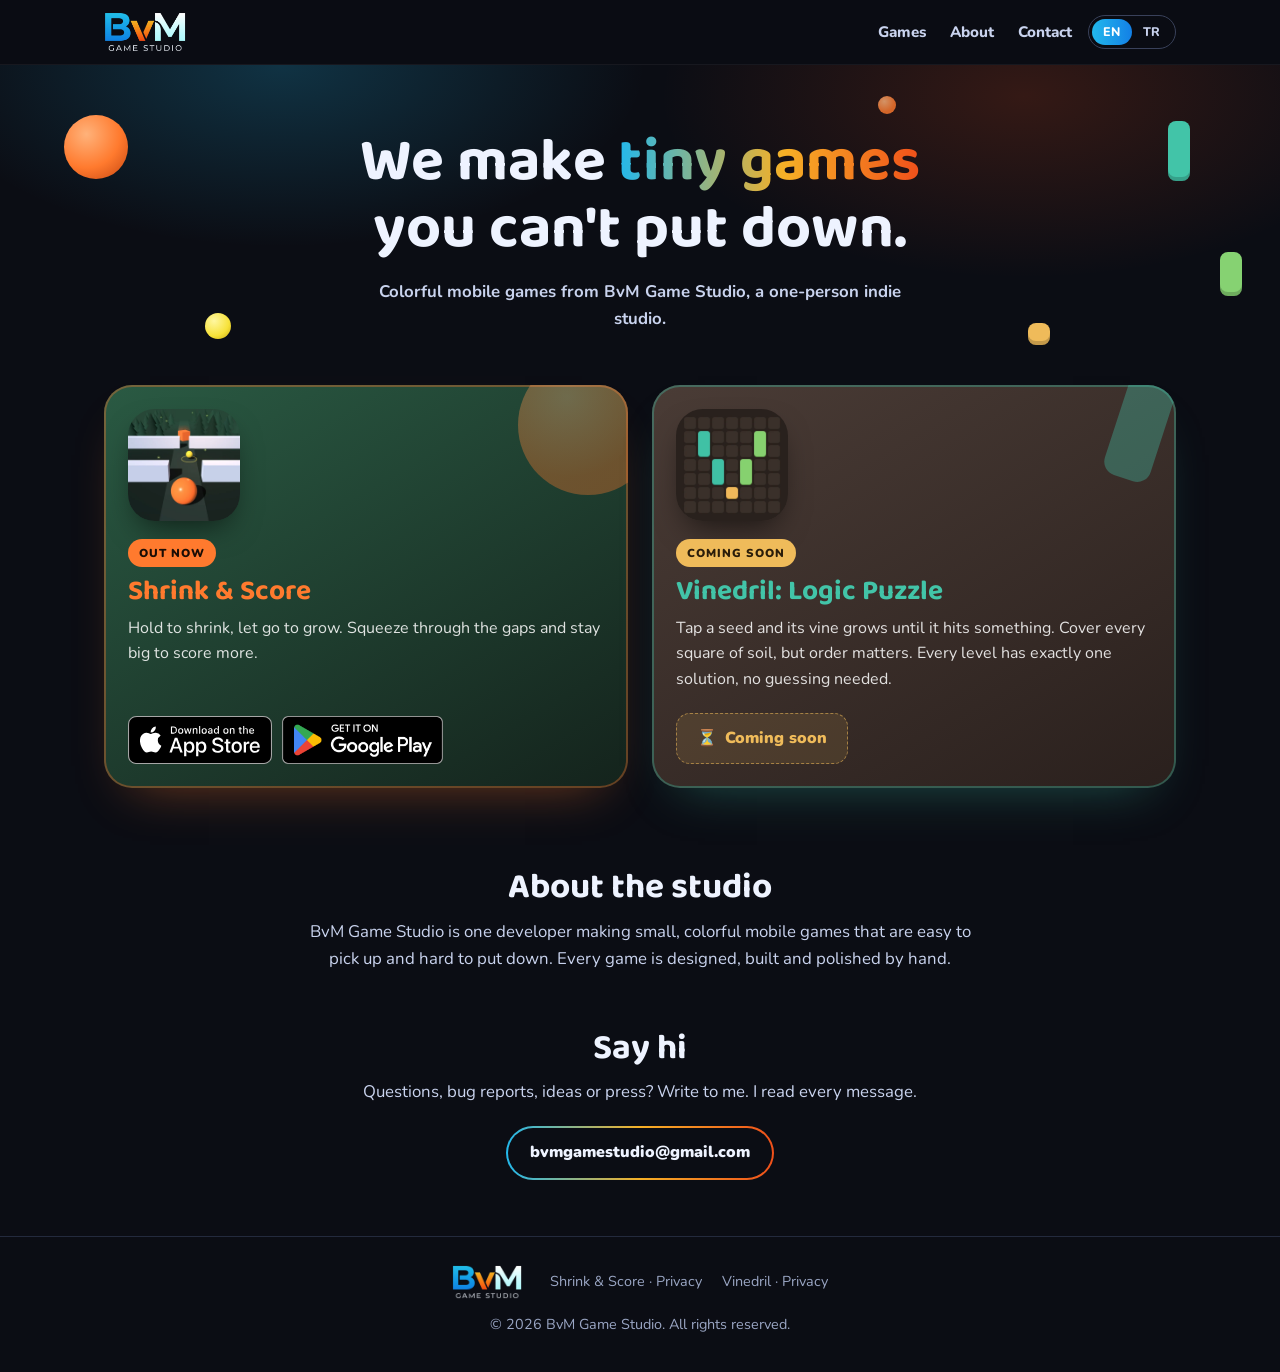
==== index.html @ b105b24e "feat: store badges and self-hosted fonts (Baloo 2 + Nunito) Fredoka lacks Ğ ğ Ş ş İ, so headings use" ====
<!doctype html>
<html lang="en">
<head>
<meta charset="utf-8">
<meta name="viewport" content="width=device-width, initial-scale=1">
<title>BvM Game Studio · Indie mobile games</title>
<meta name="description" data-i18n-content="meta.description" content="BvM Game Studio makes colorful indie mobile games. Play Shrink &amp; Score and pre-register for Vinedril: Logic Puzzle.">
<meta name="theme-color" content="#0b0d14">
<meta property="og:type" content="website">
<meta property="og:site_name" content="BvM Game Studio">
<meta property="og:title" content="BvM Game Studio">
<meta property="og:description" content="Colorful indie mobile games: Shrink &amp; Score is out now, Vinedril: Logic Puzzle is coming soon.">
<meta property="og:url" content="https://bvmgamestudio.github.io/">
<meta property="og:image" content="https://bvmgamestudio.github.io/assets/img/og-image.png">
<meta name="twitter:card" content="summary_large_image">
<link rel="icon" type="image/png" sizes="32x32" href="assets/img/favicon-32.png">
<link rel="apple-touch-icon" href="assets/img/apple-touch-icon.png">
<link rel="preload" href="assets/fonts/baloo2-latin.woff2" as="font" type="font/woff2" crossorigin>
<link rel="preload" href="assets/fonts/nunito-latin.woff2" as="font" type="font/woff2" crossorigin>
<link rel="stylesheet" href="css/site.css">
</head>
<body>

<header class="nav">
  <div class="nav__inner">
    <a class="nav__logo" href="./"><img src="assets/img/bvm-logo.webp" alt="BvM Game Studio" width="640" height="312"></a>
    <nav class="nav__links" aria-label="Main">
      <a href="#games" data-i18n="nav.games">Games</a>
      <a href="#about" data-i18n="nav.about">About</a>
      <a href="#contact" data-i18n="nav.contact">Contact</a>
    </nav>
    <div class="lang" role="group" aria-label="Language / Dil">
      <button type="button" data-set-lang="en" aria-pressed="true">EN</button>
      <button type="button" data-set-lang="tr" aria-pressed="false">TR</button>
    </div>
  </div>
</header>

<main>
  <section class="hero">
    <div class="shapes" aria-hidden="true">
      <span class="shape ball ball--orange"></span>
      <span class="shape ball ball--yellow"></span>
      <span class="shape ball ball--orange-sm"></span>
      <span class="shape block block--teal"></span>
      <span class="shape block block--amber"></span>
      <span class="shape block block--green"></span>
    </div>
    <h1 class="hero__title">
      <span data-i18n="hero.title_before">We make</span>
      <span class="grad" data-i18n="hero.title_highlight">tiny games</span>
      <span class="hero__after" data-i18n="hero.title_after">you can't put down.</span>
    </h1>
    <p class="hero__sub" data-i18n="hero.subtitle">Colorful mobile games from BvM Game Studio, a one-person indie studio.</p>
  </section>

  <section id="games" class="games" aria-labelledby="games-title">
    <h2 id="games-title" class="visually-hidden" data-i18n="nav.games">Games</h2>
    <div class="games__grid" data-games>
      <noscript>
        <ul class="noscript-list">
          <li><strong>Shrink &amp; Score</strong>:
            <a href="https://apps.apple.com/app/id6826530983">App Store</a> ·
            <a href="https://play.google.com/store/apps/details?id=com.shrinkandscore.game">Google Play</a></li>
          <li><strong>Vinedril: Logic Puzzle</strong>: coming soon / çok yakında</li>
        </ul>
      </noscript>
    </div>
  </section>

  <section id="about" class="info">
    <h2 data-i18n="about.title">About the studio</h2>
    <p data-i18n="about.body">BvM Game Studio is one developer making small, colorful mobile games that are easy to pick up and hard to put down. Every game is designed, built and polished by hand.</p>
  </section>

  <section id="contact" class="info info--contact">
    <h2 data-i18n="contact.title">Say hi</h2>
    <p data-i18n="contact.body">Questions, bug reports, ideas or press? Write to me. I read every message.</p>
    <a class="email" data-contact-email href="mailto:bvmgamestudio@gmail.com">bvmgamestudio@gmail.com</a>
  </section>
</main>

<footer class="footer">
  <div class="footer__inner">
    <img class="footer__logo" src="assets/img/bvm-logo.webp" alt="BvM Game Studio" width="640" height="312" loading="lazy">
    <ul class="footer__links">
      <li><a href="privacy/shrink-and-score.html">Shrink &amp; Score · <span data-i18n="footer.privacy">Privacy</span></a></li>
      <li><a href="privacy/vinedril.html">Vinedril · <span data-i18n="footer.privacy">Privacy</span></a></li>
    </ul>
    <p class="footer__copy">© <span data-year>2026</span> BvM Game Studio. <span data-i18n="footer.rights">All rights reserved.</span></p>
  </div>
</footer>

<script src="js/content.js" defer></script>
<script src="js/i18n.js" defer></script>
<script src="js/games.js" defer></script>
<script src="js/main.js" defer></script>
</body>
</html>
---- css/site.css ----
/* ===== Fonts (self-hosted, latin + latin-ext for Turkish) ===== */
@font-face {
  font-family: "Baloo 2"; font-style: normal; font-weight: 400 800; font-display: swap;
  src: url("../assets/fonts/baloo2-latin-ext.woff2") format("woff2");
  unicode-range: U+0100-02BA, U+02BD-02C5, U+02C7-02CC, U+02CE-02D7, U+02DD-02FF, U+0304, U+0308, U+0329, U+1D00-1DBF, U+1E00-1E9F, U+1EF2-1EFF, U+2020, U+20A0-20AB, U+20AD-20C0, U+2113, U+2C60-2C7F, U+A720-A7FF;
}
@font-face {
  font-family: "Baloo 2"; font-style: normal; font-weight: 400 800; font-display: swap;
  src: url("../assets/fonts/baloo2-latin.woff2") format("woff2");
  unicode-range: U+0000-00FF, U+0131, U+0152-0153, U+02BB-02BC, U+02C6, U+02DA, U+02DC, U+0304, U+0308, U+0329, U+2000-206F, U+20AC, U+2122, U+2191, U+2193, U+2212, U+2215, U+FEFF, U+FFFD;
}
@font-face {
  font-family: "Nunito"; font-style: normal; font-weight: 200 1000; font-display: swap;
  src: url("../assets/fonts/nunito-latin-ext.woff2") format("woff2");
  unicode-range: U+0100-02BA, U+02BD-02C5, U+02C7-02CC, U+02CE-02D7, U+02DD-02FF, U+0304, U+0308, U+0329, U+1D00-1DBF, U+1E00-1E9F, U+1EF2-1EFF, U+2020, U+20A0-20AB, U+20AD-20C0, U+2113, U+2C60-2C7F, U+A720-A7FF;
}
@font-face {
  font-family: "Nunito"; font-style: normal; font-weight: 200 1000; font-display: swap;
  src: url("../assets/fonts/nunito-latin.woff2") format("woff2");
  unicode-range: U+0000-00FF, U+0131, U+0152-0153, U+02BB-02BC, U+02C6, U+02DA, U+02DC, U+0304, U+0308, U+0329, U+2000-206F, U+20AC, U+2122, U+2191, U+2193, U+2212, U+2215, U+FEFF, U+FFFD;
}

/* ===== Tokens ===== */
:root {
  --bg: #0b0d14;
  --bg-raised: #131726;
  --ink: #eef3ff;
  --ink-soft: #c9d3ee;
  --muted: #9aa6c4;
  --line: #232a3d;
  --blue-1: #22b8ec; --blue-2: #1380e6;
  --orange-1: #f6b026; --orange-2: #f0501a;
  --ice: #c8f8fc;
  --sns-1: #2a5a43; --sns-2: #14231c; --sns-orange: #ff7a2e; --sns-yellow: #f7e23a;
  --vin-1: #4a3c36; --vin-2: #2a201d; --vin-teal: #42c4a8; --vin-green: #86d272; --vin-amber: #efbb5a;
  --font-head: "Baloo 2", "Trebuchet MS", system-ui, sans-serif;
  --font-body: "Nunito", system-ui, -apple-system, "Segoe UI", sans-serif;
  --radius-card: 28px;
  --wrap: 1120px;
  color-scheme: dark;
}

/* ===== Base ===== */
*, *::before, *::after { box-sizing: border-box; }
html { scroll-behavior: smooth; -webkit-text-size-adjust: 100%; }
body {
  margin: 0; background: var(--bg); color: var(--ink);
  font: 400 1rem/1.6 var(--font-body);
  overflow-x: hidden;
}
img { max-width: 100%; height: auto; display: block; }
a { color: inherit; }
h1, h2, h3 { font-family: var(--font-head); font-weight: 700; line-height: 1.1; margin: 0; }
p { margin: 0; }
[hidden] { display: none !important; }
:focus-visible { outline: 3px solid var(--blue-1); outline-offset: 3px; border-radius: 8px; }
.visually-hidden {
  position: absolute; width: 1px; height: 1px; overflow: hidden;
  clip: rect(0 0 0 0); clip-path: inset(50%); white-space: nowrap;
}

/* ===== Nav ===== */
.nav {
  position: sticky; top: 0; z-index: 10;
  background: rgba(11, 13, 20, .78);
  -webkit-backdrop-filter: blur(12px); backdrop-filter: blur(12px);
  border-bottom: 1px solid rgba(255, 255, 255, .05);
}
.nav__inner {
  max-width: var(--wrap); margin: 0 auto; padding: 10px 16px;
  display: flex; align-items: center; gap: 16px;
}
.nav__logo img { height: 40px; width: auto; }
.nav__links { display: none; margin-left: auto; gap: 24px; }
.nav__links a {
  text-decoration: none; font-weight: 800; font-size: .95rem; color: var(--ink-soft);
  transition: color .2s;
}
.nav__links a:hover { color: var(--ice); }
.lang {
  margin-left: auto; display: inline-flex; padding: 3px;
  border: 1.5px solid #39415a; border-radius: 999px;
}
.nav__links + .lang { margin-left: 0; }
.lang button {
  font: 800 .78rem/1 var(--font-body); letter-spacing: .04em;
  color: var(--ink-soft); background: none; border: 0; cursor: pointer;
  padding: 7px 11px; border-radius: 999px; min-width: 40px;
}
.lang button[aria-pressed="true"] {
  color: #fff; background: linear-gradient(90deg, var(--blue-1), var(--blue-2));
}
@media (min-width: 640px) {
  .nav__inner { padding: 12px 24px; }
  .nav__links { display: flex; }
}

/* ===== Hero ===== */
.hero {
  position: relative; overflow: hidden; text-align: center;
  padding: 64px 16px 44px;
  background:
    radial-gradient(520px 260px at 22% 0%, rgba(34, 184, 236, .22), transparent 70%),
    radial-gradient(520px 260px at 80% 10%, rgba(240, 80, 26, .18), transparent 70%);
}
.hero__title {
  position: relative; z-index: 1;
  font-size: clamp(2.1rem, 7vw, 3.8rem); max-width: 14em; margin: 0 auto;
  letter-spacing: .005em;
}
.hero__title span { display: inline; }
.hero__after { display: block !important; }
.grad {
  background: linear-gradient(90deg, var(--blue-1), var(--orange-1) 55%, var(--orange-2));
  -webkit-background-clip: text; background-clip: text; color: transparent;
}
.hero__sub {
  position: relative; z-index: 1;
  margin: 16px auto 0; max-width: 34em; color: var(--ink-soft); font-weight: 700; font-size: 1.05rem;
}

/* floating shapes, nodding at the two games */
.shapes { position: absolute; inset: 0; pointer-events: none; }
.shape { position: absolute; --r: 0deg; animation: float 7s ease-in-out infinite; }
.ball { border-radius: 50%; }
.ball--orange { width: 64px; height: 64px; left: 5%; top: 16%;
  background: radial-gradient(circle at 35% 30%, #ffb27a, var(--sns-orange) 55%, #c4440f); }
.ball--yellow { width: 26px; height: 26px; left: 16%; bottom: 12%; animation-duration: 8.5s;
  background: radial-gradient(circle at 35% 30%, #fff7a0, var(--sns-yellow) 60%, #c7a90c); }
.ball--orange-sm { width: 18px; height: 18px; right: 30%; top: 10%; animation-duration: 9s; opacity: .8;
  background: radial-gradient(circle at 35% 30%, #ffb27a, var(--sns-orange) 60%); }
.block { border-radius: 8px; box-shadow: inset 0 -4px 0 rgba(0, 0, 0, .18); }
.block--teal { width: 22px; height: 60px; right: 7%; top: 18%; --r: 14deg; background: var(--vin-teal); animation-duration: 7.5s; }
.block--amber { width: 22px; height: 22px; right: 18%; bottom: 10%; --r: -12deg; background: var(--vin-amber); animation-duration: 6.5s; }
.block--green { width: 22px; height: 44px; right: 3%; bottom: 26%; --r: -20deg; background: var(--vin-green); animation-duration: 8s; }
@keyframes float {
  0%, 100% { transform: translateY(0) rotate(var(--r)); }
  50% { transform: translateY(-12px) rotate(calc(var(--r) + 6deg)); }
}
@media (max-width: 639px) {
  .shape { opacity: .55; }
  .ball--orange { width: 40px; height: 40px; left: -8px; top: 12px; }
  .block--teal { right: 6px; top: 14px; height: 44px; }
  .ball--orange-sm, .block--green { display: none; }
}

/* ===== Games ===== */
.games { max-width: var(--wrap); margin: 0 auto; padding: 8px 16px 24px; }
.games__grid { display: grid; gap: 20px; }
@media (min-width: 760px) {
  .games { padding: 8px 24px 32px; }
  .games__grid { grid-template-columns: 1fr 1fr; gap: 24px; }
}
.card {
  position: relative; overflow: hidden; isolation: isolate;
  display: flex; flex-direction: column; align-items: flex-start;
  padding: 24px; border-radius: var(--radius-card);
  transition: transform .25s ease, box-shadow .25s ease;
}
.card:hover { transform: translateY(-4px); }
.card::before { content: ""; position: absolute; z-index: -1; opacity: .35; }
.card--sns {
  background: linear-gradient(150deg, var(--sns-1), var(--sns-2));
  box-shadow: inset 0 0 0 2px rgba(255, 122, 46, .35), 0 24px 50px -28px rgba(255, 122, 46, .45);
}
.card--sns::before {
  width: 140px; height: 140px; right: -30px; top: -30px; border-radius: 50%;
  background: radial-gradient(circle at 35% 30%, #ffb27a, var(--sns-orange) 60%);
}
.card--sns .card__title { color: var(--sns-orange); }
.card--vin {
  background: linear-gradient(150deg, var(--vin-1), var(--vin-2));
  box-shadow: inset 0 0 0 2px rgba(66, 196, 168, .35), 0 24px 50px -28px rgba(66, 196, 168, .4);
}
.card--vin::before {
  width: 48px; height: 120px; right: 10px; top: -24px; border-radius: 14px;
  background: var(--vin-teal); transform: rotate(18deg);
}
.card--vin .card__title { color: var(--vin-teal); }

.icon {
  width: 112px; height: 112px; border-radius: 24%;
  box-shadow: 0 14px 30px -10px rgba(0, 0, 0, .6); margin-bottom: 18px;
}
.badge {
  display: inline-block; padding: 5px 11px; border-radius: 999px;
  font-size: .72rem; font-weight: 900; letter-spacing: .09em; text-transform: uppercase;
}
.badge--live { background: var(--sns-orange); color: #1a0d05; }
.badge--soon { background: var(--vin-amber); color: #2a1d0a; }
.card__title { font-size: 1.75rem; margin: 10px 0 8px; }
.card__desc { color: rgba(255, 255, 255, .86); margin-bottom: 20px; flex: 1; }

.stores { display: flex; flex-wrap: wrap; gap: 10px; }
.store { display: inline-block; border-radius: 10px; transition: transform .2s; }
.store:hover { transform: scale(1.04); }
.store img { height: 48px; width: auto; }

.countdown { display: flex; gap: 8px; margin-bottom: 16px; }
.countdown__cell {
  background: rgba(0, 0, 0, .3); border-radius: 12px; padding: 8px 12px; min-width: 62px; text-align: center;
}
.countdown__num { display: block; font: 700 1.5rem/1.1 var(--font-head); color: var(--vin-amber); }
.countdown__label { display: block; font-size: .66rem; font-weight: 800; letter-spacing: .08em; text-transform: uppercase; color: #d9ccc5; }

.btn-pre {
  display: inline-flex; align-items: center; gap: 8px;
  padding: 12px 20px; border-radius: 14px; text-decoration: none;
  font-weight: 900; color: #1d1614;
  background: linear-gradient(90deg, var(--vin-teal), var(--vin-green));
  transition: transform .2s, filter .2s;
}
a.btn-pre:hover { transform: translateY(-2px); filter: brightness(1.06); }
.btn-pre::before { content: "🔔"; }
.btn-pre.is-disabled {
  color: var(--vin-amber); background: rgba(239, 187, 90, .12);
  border: 1.5px dashed rgba(239, 187, 90, .55); cursor: default;
}
.btn-pre.is-disabled::before { content: "⏳"; }

.noscript-list { margin: 0; padding: 20px 24px; background: var(--bg-raised); border-radius: var(--radius-card); }

/* ===== About & contact ===== */
.info { max-width: 720px; margin: 0 auto; padding: 48px 16px 8px; text-align: center; }
.info h2 { font-size: clamp(1.6rem, 4.5vw, 2.2rem); margin-bottom: 12px; }
.info p { color: var(--ink-soft); font-size: 1.05rem; }
.info--contact { padding-bottom: 56px; }
.email {
  display: inline-block; margin-top: 20px; padding: 12px 22px; border-radius: 999px;
  font-weight: 900; text-decoration: none; color: var(--ink); word-break: break-all;
  background:
    linear-gradient(var(--bg), var(--bg)) padding-box,
    linear-gradient(90deg, var(--blue-1), var(--orange-1), var(--orange-2)) border-box;
  border: 2px solid transparent;
  transition: transform .2s;
}
.email:hover { transform: translateY(-2px); }

/* ===== Footer ===== */
.footer { border-top: 1px solid var(--line); color: var(--muted); font-size: .9rem; }
.footer__inner {
  max-width: var(--wrap); margin: 0 auto; padding: 28px 16px 36px;
  display: flex; flex-wrap: wrap; align-items: center; justify-content: center; gap: 14px 28px; text-align: center;
}
.footer__logo { height: 34px; width: auto; }
.footer__links { list-style: none; margin: 0; padding: 0; display: flex; flex-wrap: wrap; justify-content: center; gap: 8px 20px; }
.footer__links a { text-decoration: none; }
.footer__links a:hover { color: var(--ice); text-decoration: underline; }
.footer__copy { flex-basis: 100%; }

/* ===== Privacy pages ===== */
.legal { --accent: var(--sns-orange); max-width: 760px; margin: 0 auto; padding: 28px 16px 56px; }
.legal--vin { --accent: var(--vin-teal); }
.legal__back {
  display: inline-block; margin-bottom: 24px; font-weight: 800; text-decoration: none; color: var(--ink-soft);
}
.legal__back::before { content: "← "; }
.legal__back:hover { color: var(--accent); }
.legal article {
  background: var(--bg-raised); border: 1px solid var(--line); border-radius: var(--radius-card);
  padding: 28px 20px; color: var(--ink-soft); line-height: 1.7; overflow-wrap: anywhere;
}
.legal article + article { margin-top: 24px; }
.legal h1 { font-size: clamp(1.6rem, 5vw, 2.2rem); color: var(--ink); margin-bottom: 10px; }
.legal h2 { font-size: 1.3rem; color: var(--accent); margin: 32px 0 10px; scroll-margin-top: 80px; }
.legal h3 { font-size: 1.08rem; color: var(--ink); margin: 22px 0 8px; }
.legal p, .legal ul, .legal ol { margin: 0 0 12px; }
.legal ul, .legal ol { padding-left: 1.3em; }
.legal li { margin-bottom: 6px; }
.legal a { color: var(--accent); }
.legal strong { color: var(--ink); }
.legal .meta { color: var(--muted); font-size: .92rem; margin-bottom: 4px; }
.legal table { width: 100%; border-collapse: collapse; margin: 0 0 14px; font-size: .92rem; }
.legal th, .legal td { border: 1px solid var(--line); padding: 8px 10px; text-align: left; vertical-align: top; }
@media (min-width: 640px) { .legal article { padding: 36px 40px; } }

/* ===== Motion preferences ===== */
@media (prefers-reduced-motion: reduce) {
  html { scroll-behavior: auto; }
  *, *::before, *::after { animation: none !important; transition: none !important; }
}
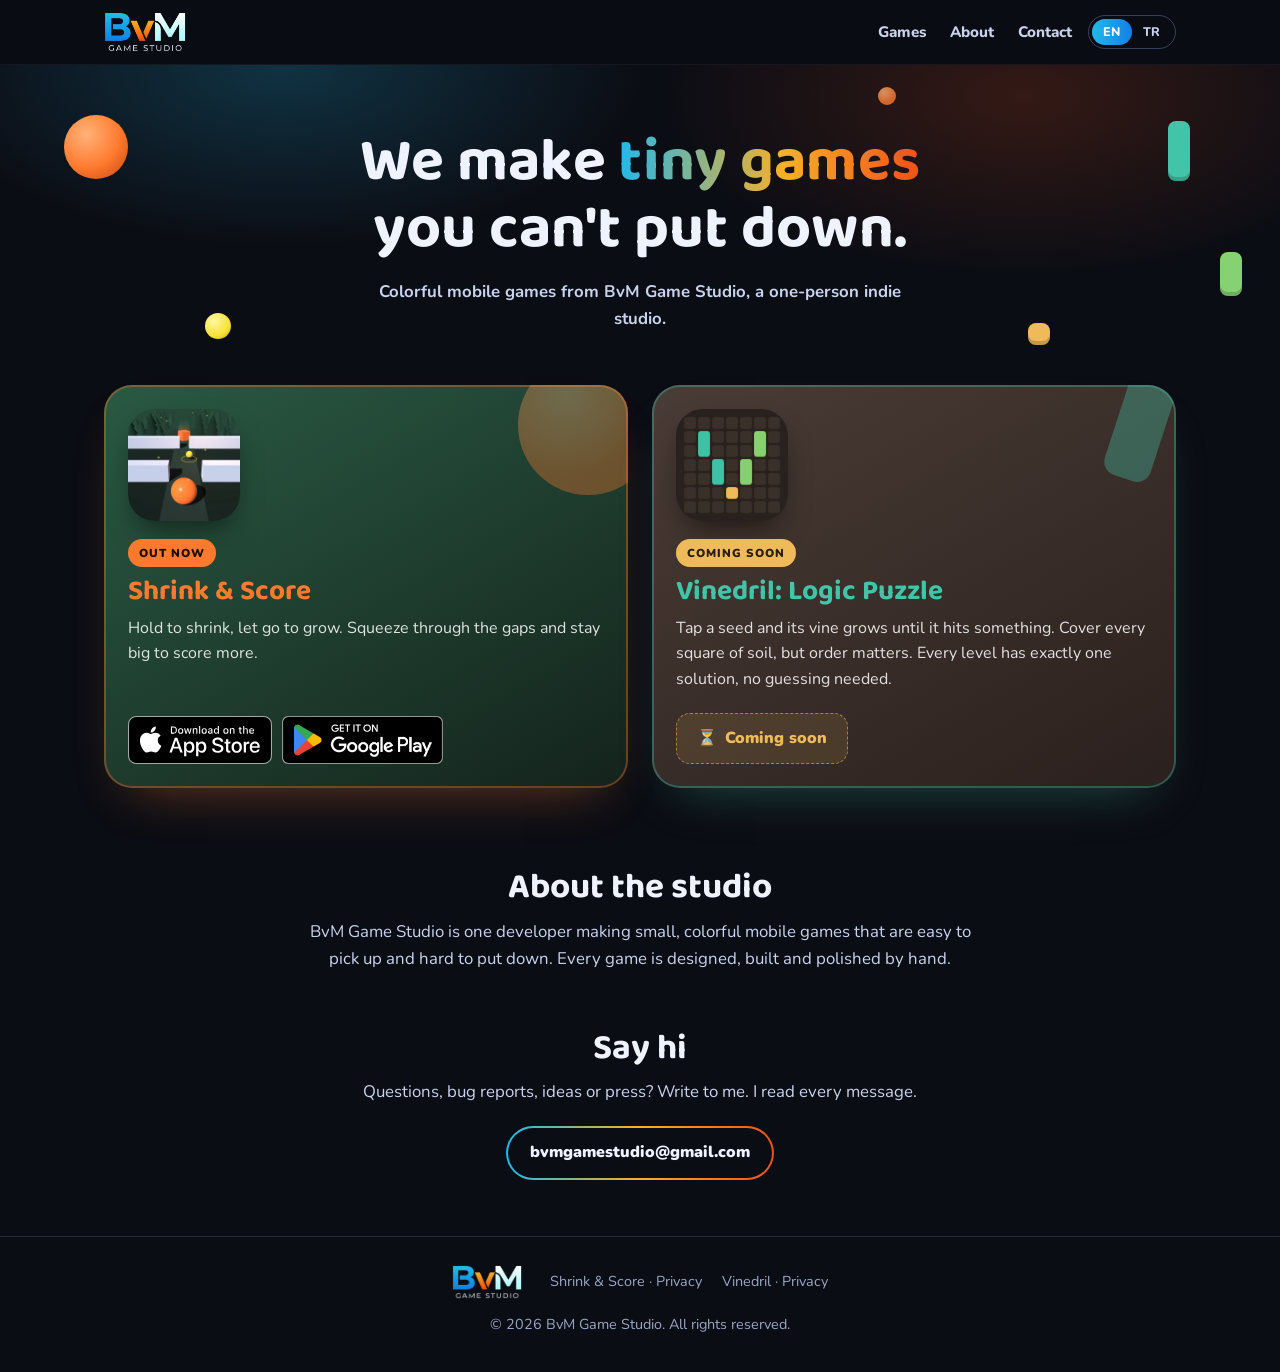
==== commit 6f92ccee: "fix: survive malformed URLs and broken content; data-driven footer privacy links - pickLang / langFo" ====
--- a/index.html
+++ b/index.html
@@ -83,7 +83,7 @@
 <footer class="footer">
   <div class="footer__inner">
     <img class="footer__logo" src="assets/img/bvm-logo.webp" alt="BvM Game Studio" width="640" height="312" loading="lazy">
-    <ul class="footer__links">
+    <ul class="footer__links" data-privacy-links data-base="">
       <li><a href="privacy/shrink-and-score.html">Shrink &amp; Score · <span data-i18n="footer.privacy">Privacy</span></a></li>
       <li><a href="privacy/vinedril.html">Vinedril · <span data-i18n="footer.privacy">Privacy</span></a></li>
     </ul>
--- a/css/site.css
+++ b/css/site.css
@@ -127,7 +127,7 @@
   background: radial-gradient(circle at 35% 30%, #ffb27a, var(--sns-orange) 55%, #c4440f); }
 .ball--yellow { width: 26px; height: 26px; left: 16%; bottom: 12%; animation-duration: 8.5s;
   background: radial-gradient(circle at 35% 30%, #fff7a0, var(--sns-yellow) 60%, #c7a90c); }
-.ball--orange-sm { width: 18px; height: 18px; right: 30%; top: 10%; animation-duration: 9s; opacity: .8;
+.ball--orange-sm { width: 18px; height: 18px; right: 30%; top: 22px; animation-duration: 9s; opacity: .8;
   background: radial-gradient(circle at 35% 30%, #ffb27a, var(--sns-orange) 60%); }
 .block { border-radius: 8px; box-shadow: inset 0 -4px 0 rgba(0, 0, 0, .18); }
 .block--teal { width: 22px; height: 60px; right: 7%; top: 18%; --r: 14deg; background: var(--vin-teal); animation-duration: 7.5s; }
@@ -137,10 +137,16 @@
   0%, 100% { transform: translateY(0) rotate(var(--r)); }
   50% { transform: translateY(-12px) rotate(calc(var(--r) + 6deg)); }
 }
+@media (max-width: 1099px) {
+  .ball--orange { width: 46px; height: 46px; left: -12px; top: 14px; }
+  .block--teal { right: -6px; top: 16px; height: 48px; }
+  .block--green { right: -8px; bottom: 34%; }
+  .ball--orange-sm { top: 6px; }
+}
 @media (max-width: 639px) {
   .shape { opacity: .55; }
   .ball--orange { width: 40px; height: 40px; left: -8px; top: 12px; }
-  .block--teal { right: 6px; top: 14px; height: 44px; }
+  .block--teal { right: -6px; top: 8px; height: 36px; }
   .ball--orange-sm, .block--green { display: none; }
 }
 
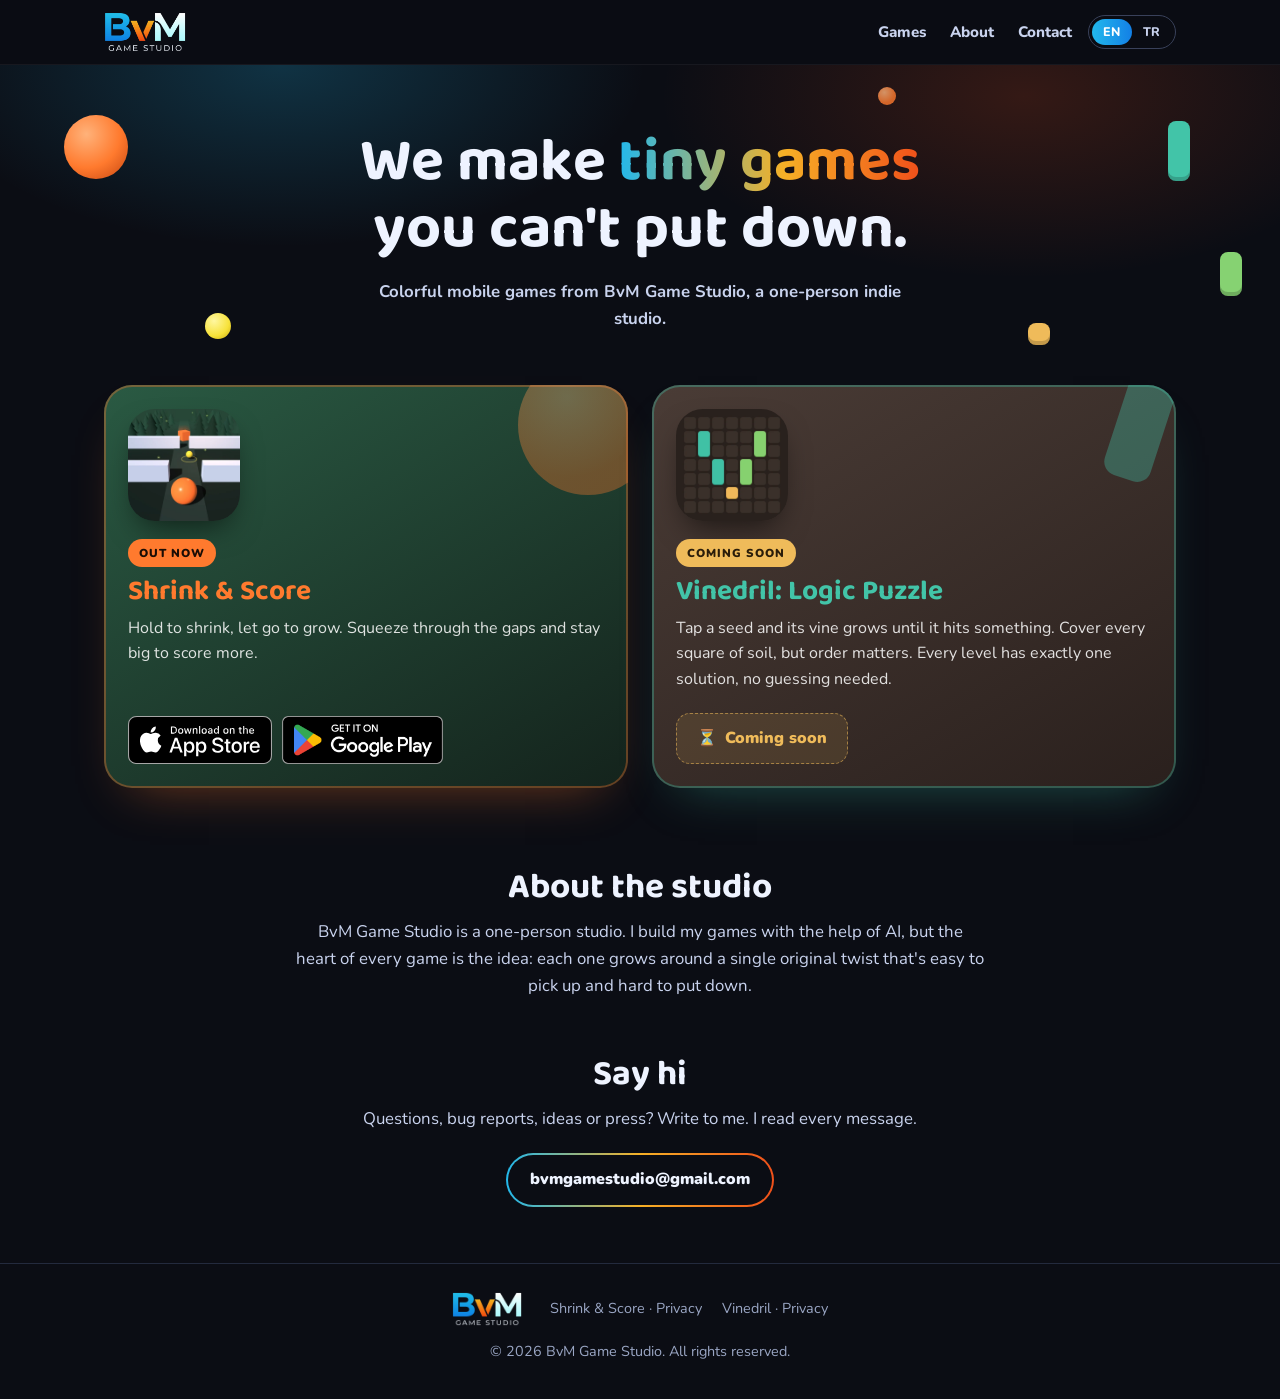
==== commit 42565533: "content: About text reflects AI-assisted, idea-first game making Co-Authored-By: Claude Opus 5.5 <no" ====
--- a/index.html
+++ b/index.html
@@ -70,7 +70,7 @@
 
   <section id="about" class="info">
     <h2 data-i18n="about.title">About the studio</h2>
-    <p data-i18n="about.body">BvM Game Studio is one developer making small, colorful mobile games that are easy to pick up and hard to put down. Every game is designed, built and polished by hand.</p>
+    <p data-i18n="about.body">BvM Game Studio is a one-person studio. I build my games with the help of AI, but the heart of every game is the idea: each one grows around a single original twist that&#39;s easy to pick up and hard to put down.</p>
   </section>
 
   <section id="contact" class="info info--contact">
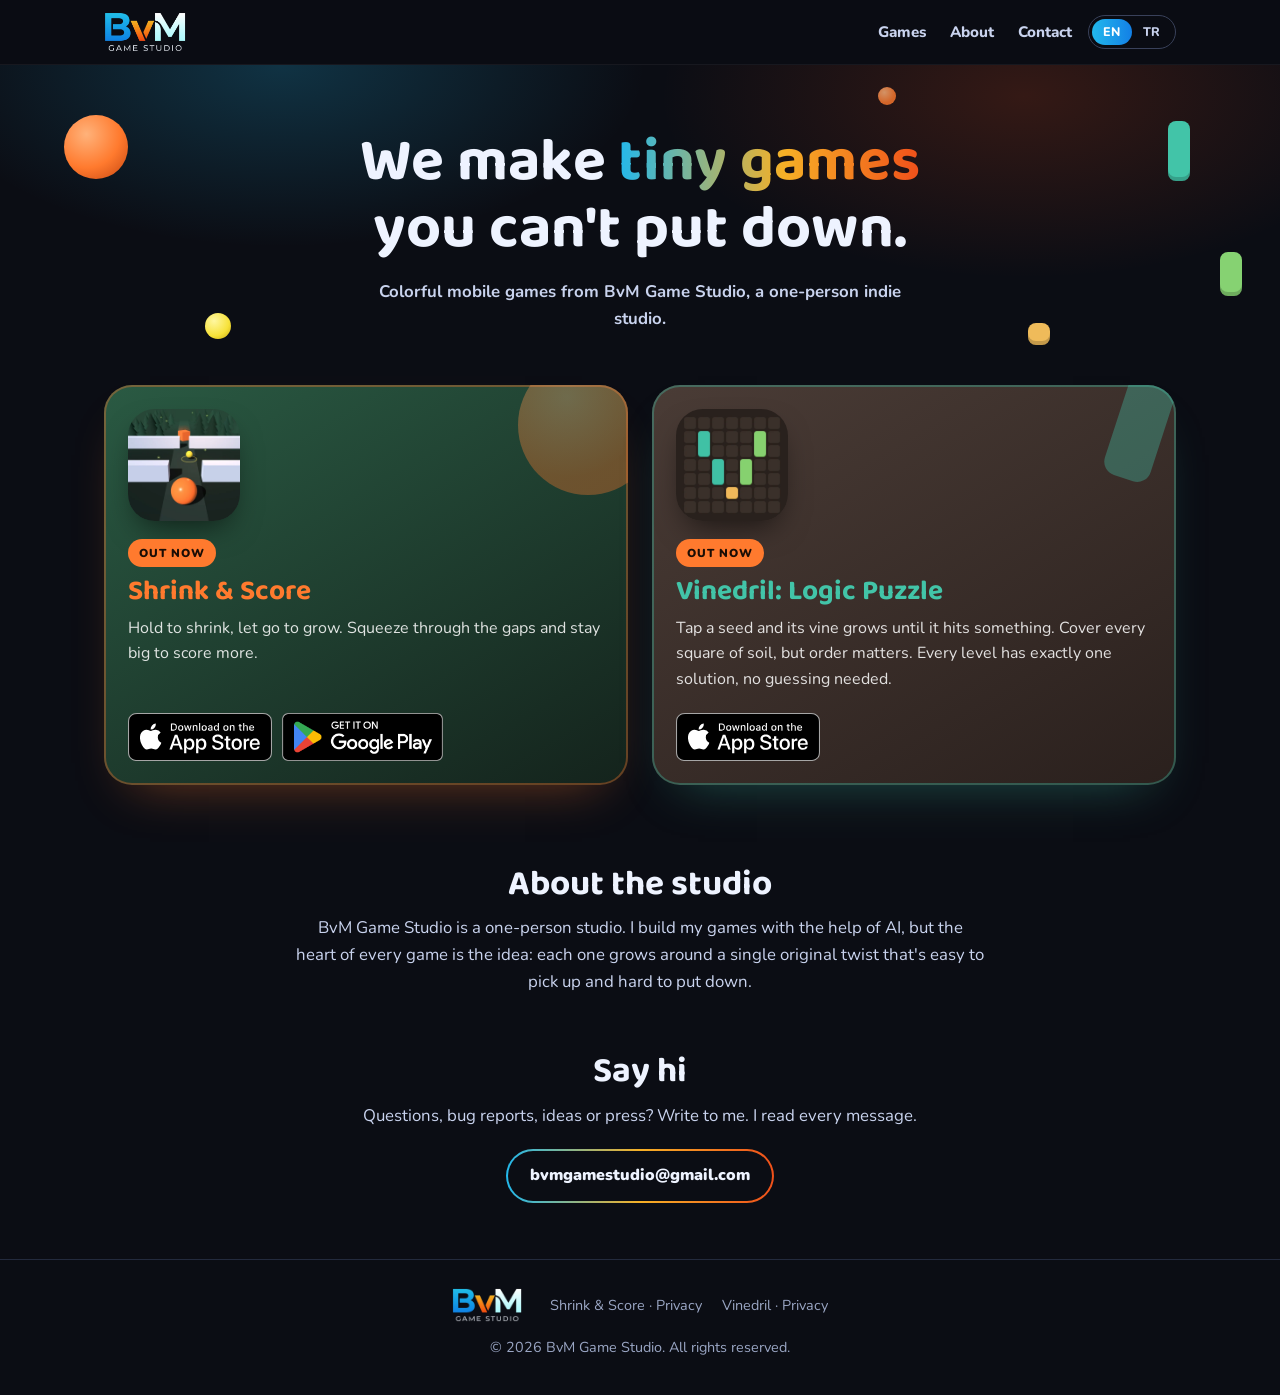
==== commit 74f40a67: "content: Vinedril is out on the App Store Card switches to live with the App Store badge; descriptio" ====
--- a/index.html
+++ b/index.html
@@ -4,12 +4,12 @@
 <meta charset="utf-8">
 <meta name="viewport" content="width=device-width, initial-scale=1">
 <title>BvM Game Studio · Indie mobile games</title>
-<meta name="description" data-i18n-content="meta.description" content="BvM Game Studio makes colorful indie mobile games. Play Shrink &amp; Score and pre-register for Vinedril: Logic Puzzle.">
+<meta name="description" data-i18n-content="meta.description" content="BvM Game Studio makes colorful indie mobile games. Play Shrink &amp; Score and Vinedril: Logic Puzzle.">
 <meta name="theme-color" content="#0b0d14">
 <meta property="og:type" content="website">
 <meta property="og:site_name" content="BvM Game Studio">
 <meta property="og:title" content="BvM Game Studio">
-<meta property="og:description" content="Colorful indie mobile games: Shrink &amp; Score is out now, Vinedril: Logic Puzzle is coming soon.">
+<meta property="og:description" content="Colorful indie mobile games: Shrink &amp; Score and Vinedril: Logic Puzzle, out now.">
 <meta property="og:url" content="https://bvmgamestudio.github.io/">
 <meta property="og:image" content="https://bvmgamestudio.github.io/assets/img/og-image.png">
 <meta name="twitter:card" content="summary_large_image">
@@ -62,7 +62,8 @@
           <li><strong>Shrink &amp; Score</strong>:
             <a href="https://apps.apple.com/app/id6826530983">App Store</a> ·
             <a href="https://play.google.com/store/apps/details?id=com.shrinkandscore.game">Google Play</a></li>
-          <li><strong>Vinedril: Logic Puzzle</strong>: coming soon / çok yakında</li>
+          <li><strong>Vinedril: Logic Puzzle</strong>:
+            <a href="https://apps.apple.com/app/id6834948414">App Store</a></li>
         </ul>
       </noscript>
     </div>
--- a/css/site.css
+++ b/css/site.css
@@ -153,6 +153,11 @@
 /* ===== Games ===== */
 .games { max-width: var(--wrap); margin: 0 auto; padding: 8px 16px 24px; }
 .games__grid { display: grid; gap: 20px; }
+/* On phones (one column) the game marked "featured" in content.js comes first;
+   side by side, content order stays. */
+@media (max-width: 759px) {
+  .card--featured { order: -1; }
+}
 @media (min-width: 760px) {
   .games { padding: 8px 24px 32px; }
   .games__grid { grid-template-columns: 1fr 1fr; gap: 24px; }
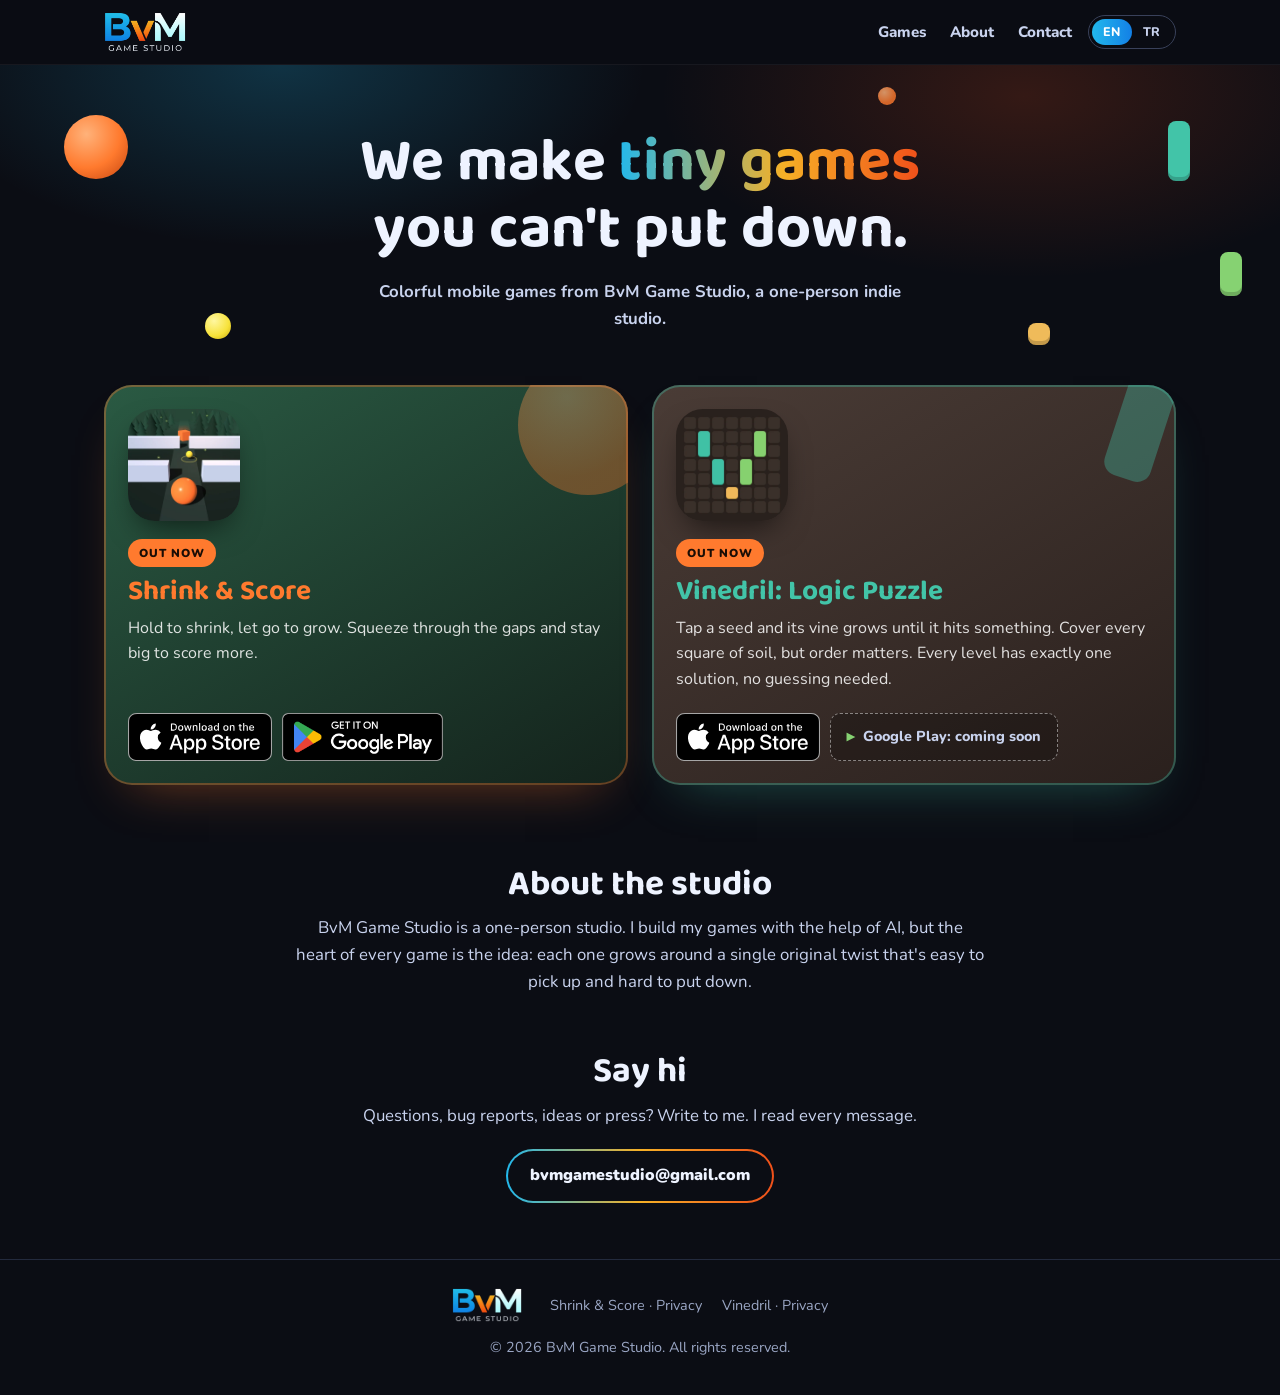
==== commit d8bbad0c: "feat: Google Play coming-soon pill for Vinedril; cache-busting asset stamps - a store link set to "s" ====
--- a/index.html
+++ b/index.html
@@ -17,7 +17,7 @@
 <link rel="apple-touch-icon" href="assets/img/apple-touch-icon.png">
 <link rel="preload" href="assets/fonts/baloo2-latin.woff2" as="font" type="font/woff2" crossorigin>
 <link rel="preload" href="assets/fonts/nunito-latin.woff2" as="font" type="font/woff2" crossorigin>
-<link rel="stylesheet" href="css/site.css">
+<link rel="stylesheet" href="css/site.css?v=95ba9bac10">
 </head>
 <body>
 
@@ -92,9 +92,9 @@
   </div>
 </footer>
 
-<script src="js/content.js" defer></script>
-<script src="js/i18n.js" defer></script>
-<script src="js/games.js" defer></script>
-<script src="js/main.js" defer></script>
+<script src="js/content.js?v=c2e5bec831" defer></script>
+<script src="js/i18n.js?v=2c8029a73b" defer></script>
+<script src="js/games.js?v=d7750b9eea" defer></script>
+<script src="js/main.js?v=ec25161af2" defer></script>
 </body>
 </html>
--- a/css/site.css
+++ b/css/site.css
@@ -206,6 +206,13 @@
 .store { display: inline-block; border-radius: 10px; transition: transform .2s; }
 .store:hover { transform: scale(1.04); }
 .store img { height: 48px; width: auto; }
+.store-soon {
+  display: inline-flex; align-items: center; gap: 8px; height: 48px; padding: 0 16px;
+  border-radius: 10px; border: 1.5px dashed rgba(255, 255, 255, .45);
+  background: rgba(0, 0, 0, .25); color: var(--ink-soft);
+  font-weight: 800; font-size: .9rem; white-space: nowrap;
+}
+.store-soon::before { content: "▶"; font-size: .8em; color: var(--vin-green); }
 
 .countdown { display: flex; gap: 8px; margin-bottom: 16px; }
 .countdown__cell {
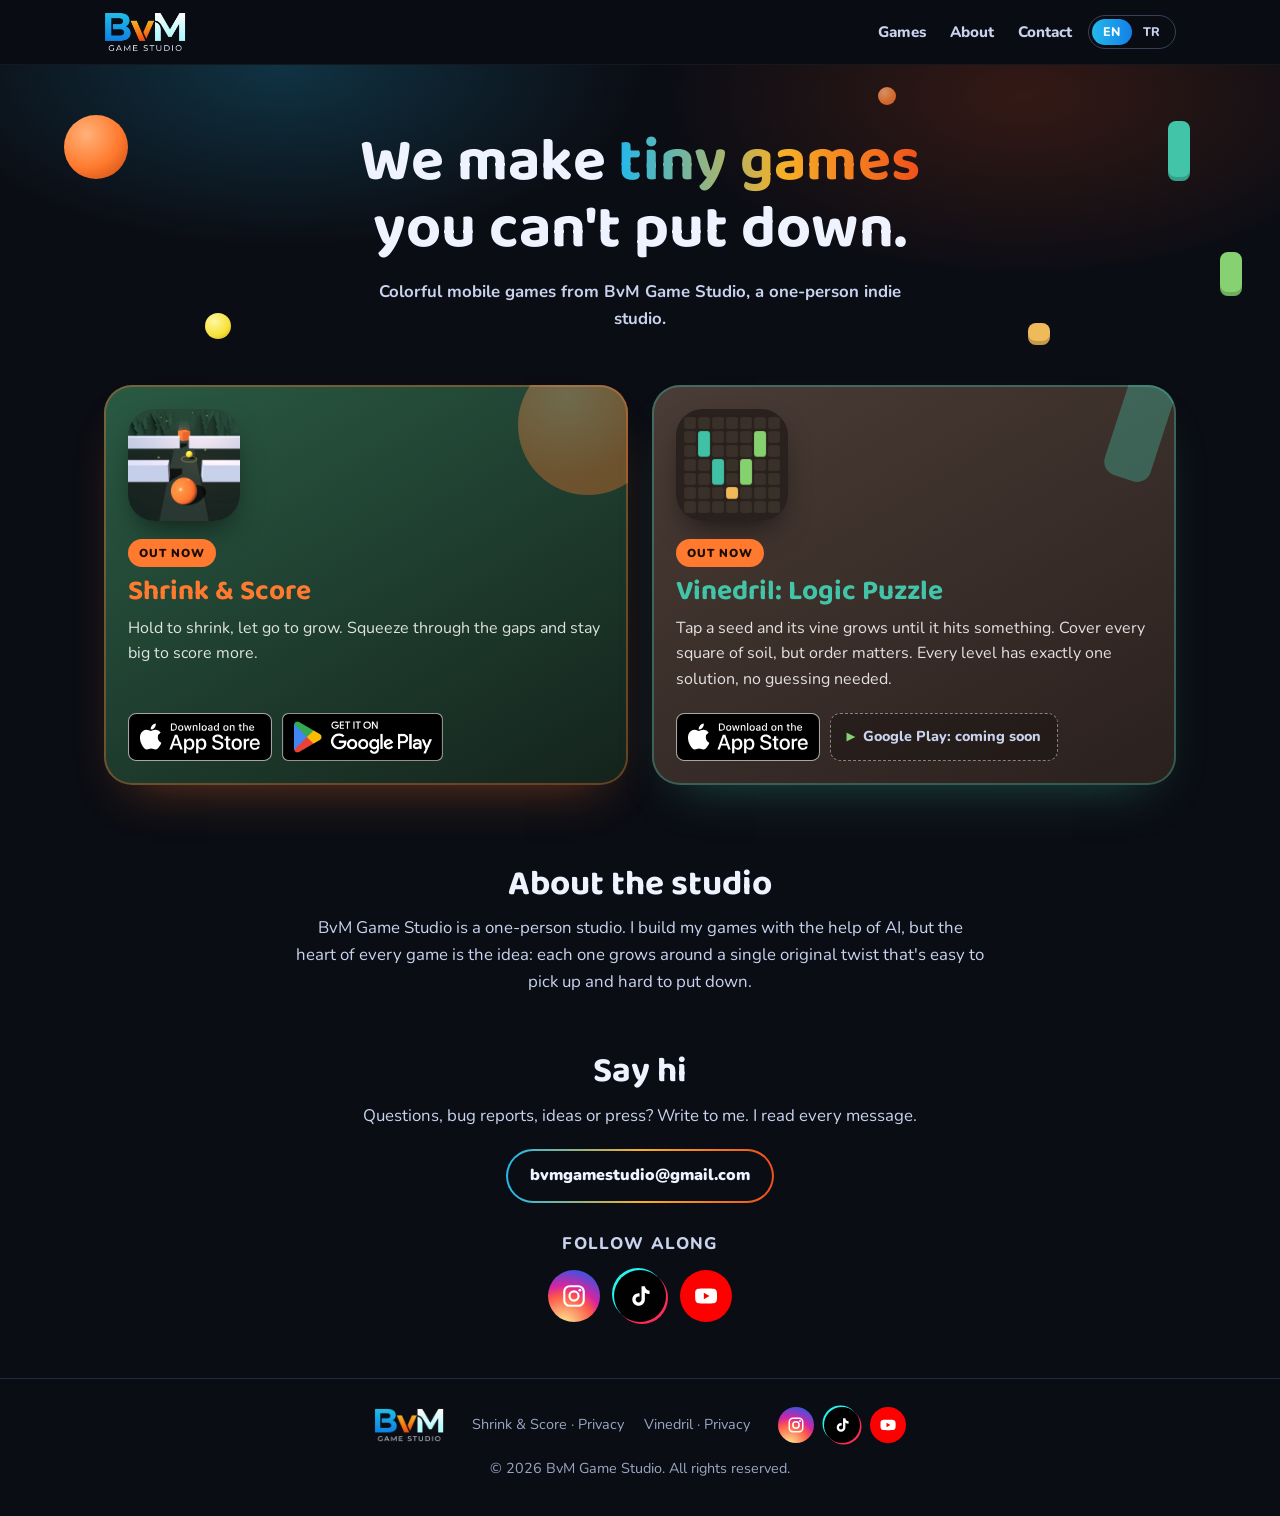
==== commit ec15ebcc: "feat: Instagram, TikTok and YouTube links Rendered from content.contact.socials as icon buttons in t" ====
--- a/index.html
+++ b/index.html
@@ -17,7 +17,7 @@
 <link rel="apple-touch-icon" href="assets/img/apple-touch-icon.png">
 <link rel="preload" href="assets/fonts/baloo2-latin.woff2" as="font" type="font/woff2" crossorigin>
 <link rel="preload" href="assets/fonts/nunito-latin.woff2" as="font" type="font/woff2" crossorigin>
-<link rel="stylesheet" href="css/site.css?v=95ba9bac10">
+<link rel="stylesheet" href="css/site.css?v=b314b59673">
 </head>
 <body>
 
@@ -78,6 +78,8 @@
     <h2 data-i18n="contact.title">Say hi</h2>
     <p data-i18n="contact.body">Questions, bug reports, ideas or press? Write to me. I read every message.</p>
     <a class="email" data-contact-email href="mailto:bvmgamestudio@gmail.com">bvmgamestudio@gmail.com</a>
+    <p class="follow" data-i18n="contact.follow">Follow along</p>
+    <ul class="socials" data-socials aria-label="Social media" hidden></ul>
   </section>
 </main>
 
@@ -88,13 +90,14 @@
       <li><a href="privacy/shrink-and-score.html">Shrink &amp; Score · <span data-i18n="footer.privacy">Privacy</span></a></li>
       <li><a href="privacy/vinedril.html">Vinedril · <span data-i18n="footer.privacy">Privacy</span></a></li>
     </ul>
+    <ul class="socials socials--small" data-socials aria-label="Social media" hidden></ul>
     <p class="footer__copy">© <span data-year>2026</span> BvM Game Studio. <span data-i18n="footer.rights">All rights reserved.</span></p>
   </div>
 </footer>
 
-<script src="js/content.js?v=c2e5bec831" defer></script>
+<script src="js/content.js?v=57adcdf5cd" defer></script>
 <script src="js/i18n.js?v=2c8029a73b" defer></script>
 <script src="js/games.js?v=d7750b9eea" defer></script>
-<script src="js/main.js?v=ec25161af2" defer></script>
+<script src="js/main.js?v=1b812062dc" defer></script>
 </body>
 </html>
--- a/css/site.css
+++ b/css/site.css
@@ -253,6 +253,24 @@
   transition: transform .2s;
 }
 .email:hover { transform: translateY(-2px); }
+.follow { margin-top: 28px; font-weight: 800; color: var(--muted); font-size: .85rem; letter-spacing: .08em; text-transform: uppercase; }
+
+/* ===== Social links ===== */
+.socials { list-style: none; margin: 12px 0 0; padding: 0; display: flex; justify-content: center; gap: 14px; }
+.social {
+  display: grid; place-items: center; width: 52px; height: 52px; border-radius: 50%;
+  color: #fff; text-decoration: none; font-weight: 800; font-size: .8rem;
+  transition: transform .2s, filter .2s;
+}
+.social svg { width: 26px; height: 26px; }
+.social:hover { transform: translateY(-3px) scale(1.05); filter: brightness(1.08); }
+.social--instagram { background: radial-gradient(circle at 30% 107%, #fdf497 0%, #fd5949 45%, #d6249f 60%, #285aeb 90%); }
+.social--tiktok { background: #010101; box-shadow: -2px -2px 0 #25f4ee, 2px 2px 0 #fe2c55; }
+.social--youtube { background: #ff0000; }
+.socials--small { margin: 0; gap: 10px; }
+.socials--small .social { width: 36px; height: 36px; }
+.socials--small .social svg { width: 18px; height: 18px; }
+.socials--small .social--tiktok { box-shadow: -1.5px -1.5px 0 #25f4ee, 1.5px 1.5px 0 #fe2c55; }
 
 /* ===== Footer ===== */
 .footer { border-top: 1px solid var(--line); color: var(--muted); font-size: .9rem; }
